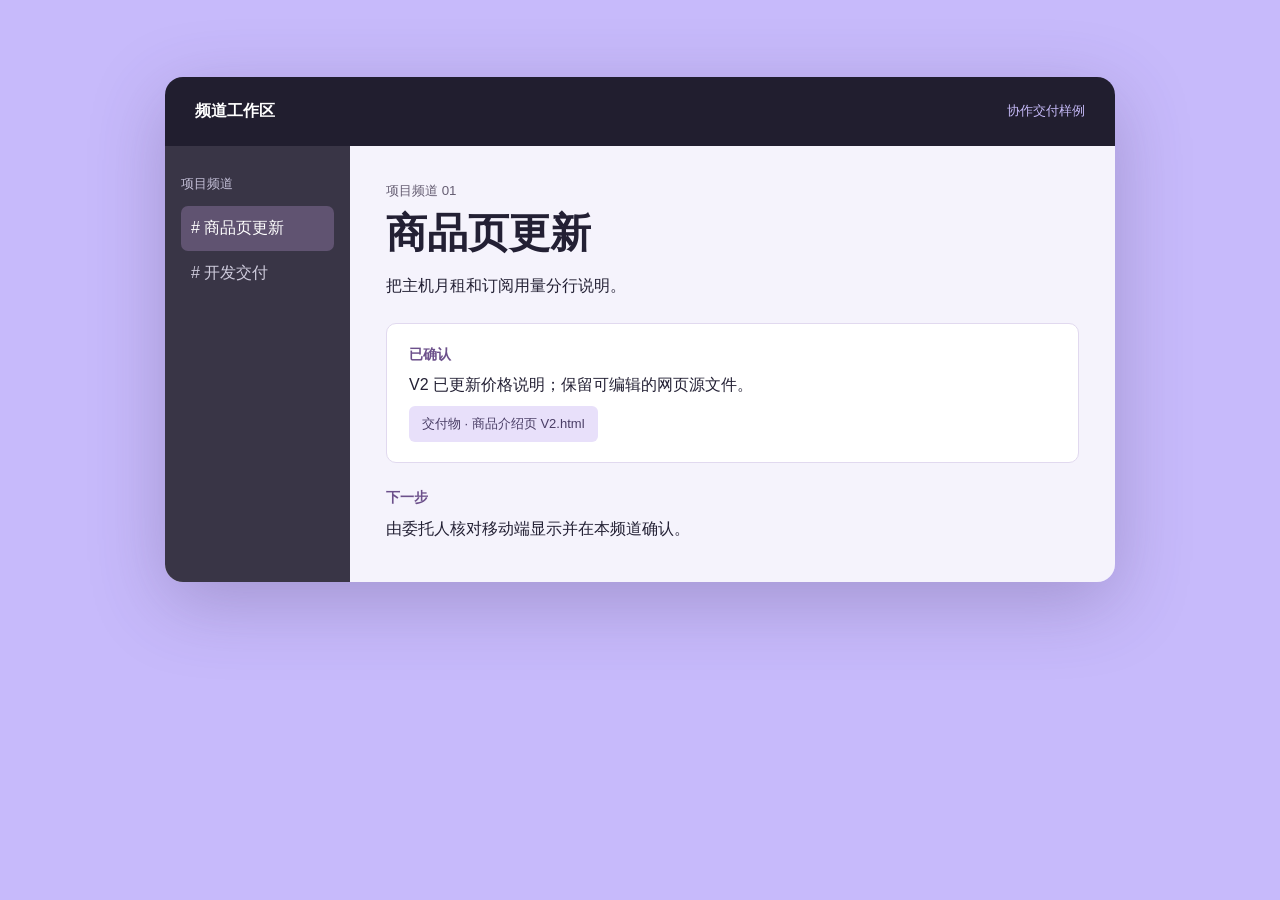
==== samples/channels.html @ d3513bc5 "按服务市场实页重做橱窗、独享 Mac 详情和可交付样例" ====
<!doctype html><html lang="zh-CN"><meta charset="utf-8"><meta name="viewport" content="width=device-width,initial-scale=1"><title>项目频道 · 交付样例</title><style>
*{box-sizing:border-box}body{margin:0;background:#c7bafb;color:#232034;font:16px/1.55 -apple-system,BlinkMacSystemFont,"PingFang SC",sans-serif;min-height:100vh;padding:6vw}.wrap{width:min(100%,950px);margin:auto;box-shadow:0 20px 75px #46346648;border-radius:18px;overflow:hidden}.mast{display:flex;justify-content:space-between;align-items:center;background:#211e2f;color:white;padding:22px 30px}.mast small{color:#c6baf8}.app{background:#f5f3fc;display:grid;grid-template-columns:185px 1fr;min-height:420px}aside{background:#393546;color:#fff;padding:28px 16px}aside small{display:block;margin:0 0 12px;color:#c4c0d8}button{width:100%;cursor:pointer;padding:10px;text-align:left;border:0;border-radius:7px;background:transparent;color:#cecbdc;font:inherit}button[aria-pressed=true]{background:#605371;color:white}main{padding:32px 36px}h1{margin:0 0 5px;font-size:clamp(24px,3.8vw,41px)}main small{color:#655d72}article{margin:24px 0;padding:20px 22px;background:white;border:1px solid #e1d9ef;border-radius:10px}h2{font-size:14px;color:#6c508b;margin:0}p{margin:8px 0}.file{display:inline-block;padding:8px 13px;border-radius:6px;background:#e8e0fa;color:#493d65;font-size:13px}@media(max-width:660px){body{padding:10px}.app{display:block}aside{display:flex;flex-wrap:wrap;gap:4px;padding:10px}aside small{width:100%;margin:0}button{width:auto}main{padding:22px}.mast{padding:16px}}
</style><div class="wrap"><div class="mast"><b>频道工作区</b><small>协作交付样例</small></div><div class="app"><aside><small>项目频道</small><button aria-pressed="true" data-i="0"># 商品页更新</button><button aria-pressed="false" data-i="1"># 开发交付</button></aside><main><small id="label"></small><h1 id="name"></h1><p id="intro"></p><article><h2>已确认</h2><p id="decision"></p><span class="file" id="file"></span></article><h2>下一步</h2><p id="next"></p></main></div></div><script>
const rows=[['项目频道 01','商品页更新','把主机月租和订阅用量分行说明。','V2 已更新价格说明；保留可编辑的网页源文件。','交付物 · 商品介绍页 V2.html','由委托人核对移动端显示并在本频道确认。'],['项目频道 02','开发交付','把金额按两位小数显示，并覆盖零金额。','实现差异和测试结果已交回指定分支。','交付物 · 代码差异与测试报告','由项目负责人复核提交并决定是否合并。']];function show(i){['label','name','intro','decision','file','next'].forEach((k,j)=>document.getElementById(k).textContent=rows[i][j]);document.querySelectorAll('button').forEach(b=>b.setAttribute('aria-pressed',String(Number(b.dataset.i)===i)))}document.querySelectorAll('button').forEach(b=>b.onclick=()=>show(Number(b.dataset.i)));show(0);
</script></html>
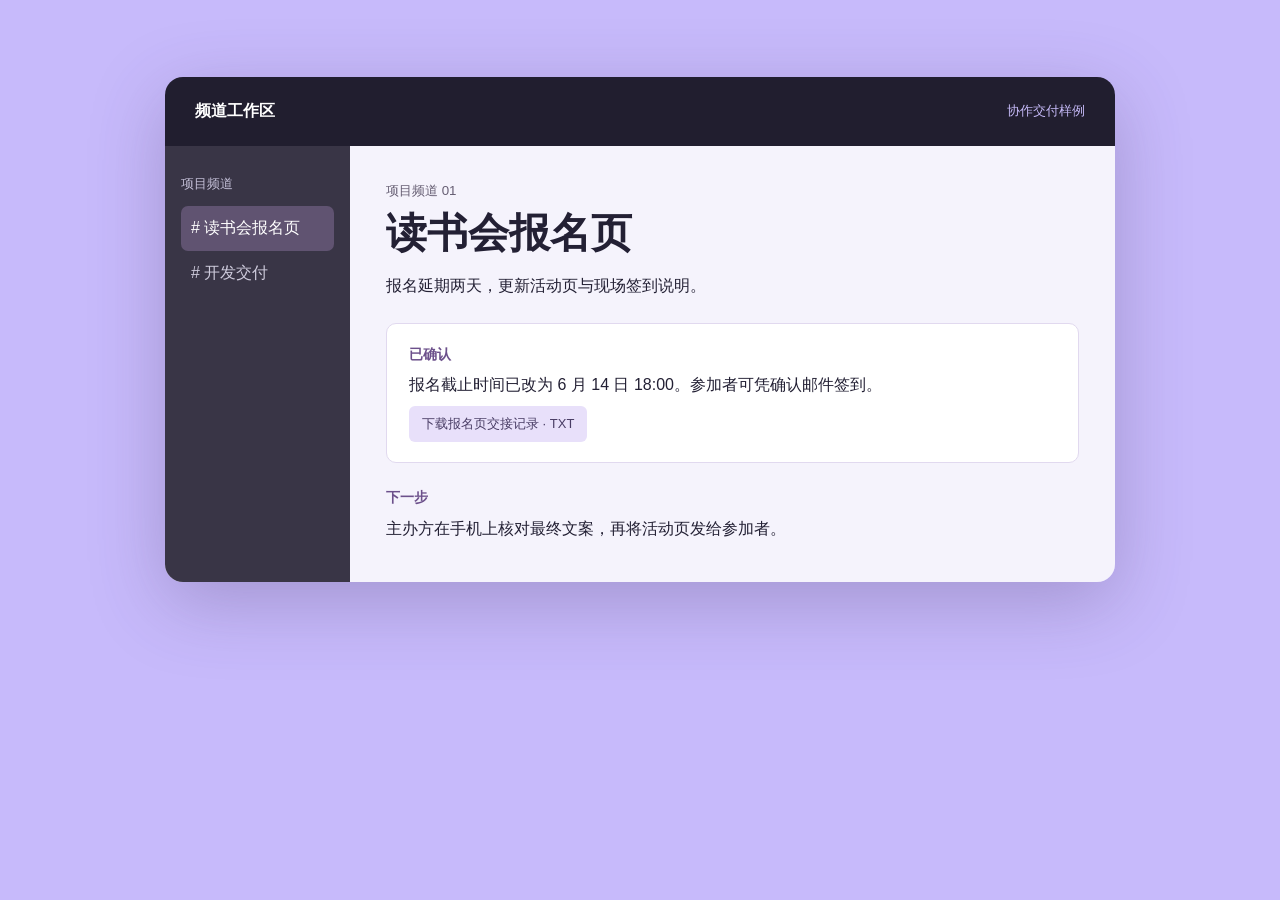
==== commit 43bfd5d3: "以个人专属账号和团队协作空间重做客户套餐页" ====
--- a/samples/channels.html
+++ b/samples/channels.html
@@ -1,5 +1,40 @@
 <!doctype html><html lang="zh-CN"><meta charset="utf-8"><meta name="viewport" content="width=device-width,initial-scale=1"><title>项目频道 · 交付样例</title><style>
-*{box-sizing:border-box}body{margin:0;background:#c7bafb;color:#232034;font:16px/1.55 -apple-system,BlinkMacSystemFont,"PingFang SC",sans-serif;min-height:100vh;padding:6vw}.wrap{width:min(100%,950px);margin:auto;box-shadow:0 20px 75px #46346648;border-radius:18px;overflow:hidden}.mast{display:flex;justify-content:space-between;align-items:center;background:#211e2f;color:white;padding:22px 30px}.mast small{color:#c6baf8}.app{background:#f5f3fc;display:grid;grid-template-columns:185px 1fr;min-height:420px}aside{background:#393546;color:#fff;padding:28px 16px}aside small{display:block;margin:0 0 12px;color:#c4c0d8}button{width:100%;cursor:pointer;padding:10px;text-align:left;border:0;border-radius:7px;background:transparent;color:#cecbdc;font:inherit}button[aria-pressed=true]{background:#605371;color:white}main{padding:32px 36px}h1{margin:0 0 5px;font-size:clamp(24px,3.8vw,41px)}main small{color:#655d72}article{margin:24px 0;padding:20px 22px;background:white;border:1px solid #e1d9ef;border-radius:10px}h2{font-size:14px;color:#6c508b;margin:0}p{margin:8px 0}.file{display:inline-block;padding:8px 13px;border-radius:6px;background:#e8e0fa;color:#493d65;font-size:13px}@media(max-width:660px){body{padding:10px}.app{display:block}aside{display:flex;flex-wrap:wrap;gap:4px;padding:10px}aside small{width:100%;margin:0}button{width:auto}main{padding:22px}.mast{padding:16px}}
-</style><div class="wrap"><div class="mast"><b>频道工作区</b><small>协作交付样例</small></div><div class="app"><aside><small>项目频道</small><button aria-pressed="true" data-i="0"># 商品页更新</button><button aria-pressed="false" data-i="1"># 开发交付</button></aside><main><small id="label"></small><h1 id="name"></h1><p id="intro"></p><article><h2>已确认</h2><p id="decision"></p><span class="file" id="file"></span></article><h2>下一步</h2><p id="next"></p></main></div></div><script>
-const rows=[['项目频道 01','商品页更新','把主机月租和订阅用量分行说明。','V2 已更新价格说明；保留可编辑的网页源文件。','交付物 · 商品介绍页 V2.html','由委托人核对移动端显示并在本频道确认。'],['项目频道 02','开发交付','把金额按两位小数显示，并覆盖零金额。','实现差异和测试结果已交回指定分支。','交付物 · 代码差异与测试报告','由项目负责人复核提交并决定是否合并。']];function show(i){['label','name','intro','decision','file','next'].forEach((k,j)=>document.getElementById(k).textContent=rows[i][j]);document.querySelectorAll('button').forEach(b=>b.setAttribute('aria-pressed',String(Number(b.dataset.i)===i)))}document.querySelectorAll('button').forEach(b=>b.onclick=()=>show(Number(b.dataset.i)));show(0);
+*{box-sizing:border-box}body{margin:0;background:#c7bafb;color:#232034;font:16px/1.55 -apple-system,BlinkMacSystemFont,"PingFang SC",sans-serif;min-height:100vh;padding:6vw}.wrap{width:min(100%,950px);margin:auto;box-shadow:0 20px 75px #46346648;border-radius:18px;overflow:hidden}.mast{display:flex;justify-content:space-between;align-items:center;background:#211e2f;color:white;padding:22px 30px}.mast small{color:#c6baf8}.app{background:#f5f3fc;display:grid;grid-template-columns:185px 1fr;min-height:420px}aside{background:#393546;color:#fff;padding:28px 16px}aside small{display:block;margin:0 0 12px;color:#c4c0d8}aside button{width:100%;cursor:pointer;padding:10px;text-align:left;border:0;border-radius:7px;background:transparent;color:#cecbdc;font:inherit}aside button[aria-pressed=true]{background:#605371;color:white}main{padding:32px 36px}h1{margin:0 0 5px;font-size:clamp(24px,3.8vw,41px)}main small{color:#655d72}article{margin:24px 0;padding:20px 22px;background:white;border:1px solid #e1d9ef;border-radius:10px}h2{font-size:14px;color:#6c508b;margin:0}p{margin:8px 0}.file{border:0;font:inherit;cursor:pointer;display:inline-block;padding:8px 13px;border-radius:6px;background:#e8e0fa;color:#493d65;font-size:13px}@media(max-width:660px){body{padding:10px}.app{display:block}aside{display:flex;flex-wrap:wrap;gap:4px;padding:10px}aside small{width:100%;margin:0}aside button{width:auto}main{padding:22px}.mast{padding:16px}}
+</style><div class="wrap"><div class="mast"><b>频道工作区</b><small>协作交付样例</small></div><div class="app"><aside><small>项目频道</small><button aria-pressed="true" data-i="0"># 读书会报名页</button><button aria-pressed="false" data-i="1"># 开发交付</button></aside><main aria-live="polite"><small id="label"></small><h1 id="name"></h1><p id="intro"></p><article><h2>已确认</h2><p id="decision"></p><button type="button" class="file" id="file"></button></article><h2>下一步</h2><p id="next"></p></main></div></div><script>
+const projects = [
+  {
+    name: '读书会报名页', brief: '报名延期两天，更新活动页与现场签到说明。',
+    decision: '报名截止时间已改为 6 月 14 日 18:00。参加者可凭确认邮件签到。',
+    next: '主办方在手机上核对最终文案，再将活动页发给参加者。', file: '报名页交接记录'
+  },
+  {
+    name: '开发交付', brief: '在活动收款记录里统一显示两位小数，覆盖零金额和退款。',
+    decision: '金额展示已修正，零值、负数、千分位和舍入四组用例已通过。',
+    next: '项目负责人复核代码差异和测试记录，决定是否合并。', file: '金额显示测试记录'
+  }
+];
+const buttons = [...document.querySelectorAll('aside [data-i]')];
+let activeProject = projects[0];
+function selectProject(index) {
+  activeProject = projects[index];
+  document.getElementById('label').textContent = '项目频道 0' + (index + 1);
+  document.getElementById('name').textContent = activeProject.name;
+  document.getElementById('intro').textContent = activeProject.brief;
+  document.getElementById('decision').textContent = activeProject.decision;
+  document.getElementById('next').textContent = activeProject.next;
+  document.getElementById('file').textContent = '下载' + activeProject.file + ' · TXT';
+  buttons.forEach(button => button.setAttribute('aria-pressed', String(Number(button.dataset.i) === index)));
+}
+buttons.forEach(button => button.addEventListener('click', () => selectProject(Number(button.dataset.i))));
+document.getElementById('file').addEventListener('click', () => {
+  const project = activeProject;
+  const notes = [project.file, '', '任务', project.brief, '', '交接结果', project.decision, '', '下一步', project.next];
+  const url = URL.createObjectURL(new Blob(['\uFEFF' + notes.join('\n')], {type:'text/plain;charset=utf-8'}));
+  const link = document.createElement('a');
+  link.href = url;
+  link.download = project.file + '.txt';
+  link.click();
+  setTimeout(() => URL.revokeObjectURL(url), 1000);
+});
+selectProject(0);
 </script></html>
